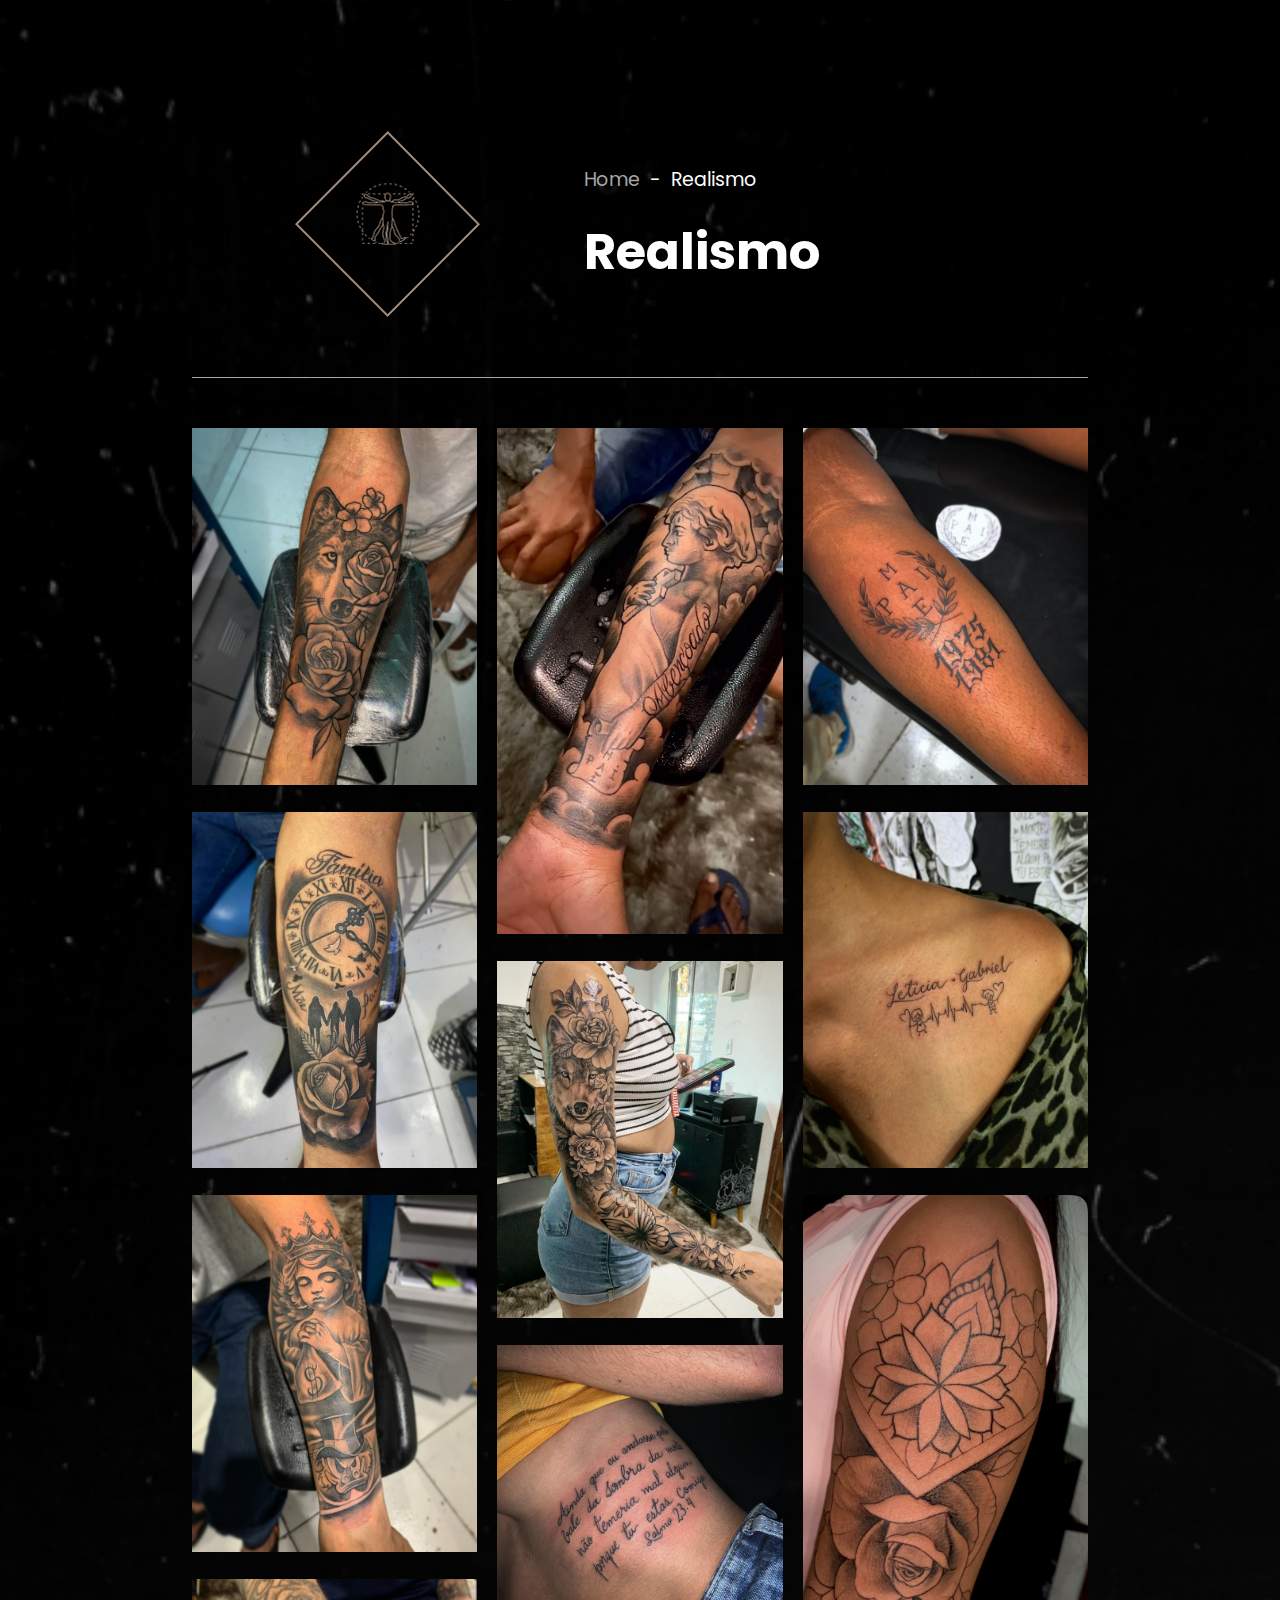
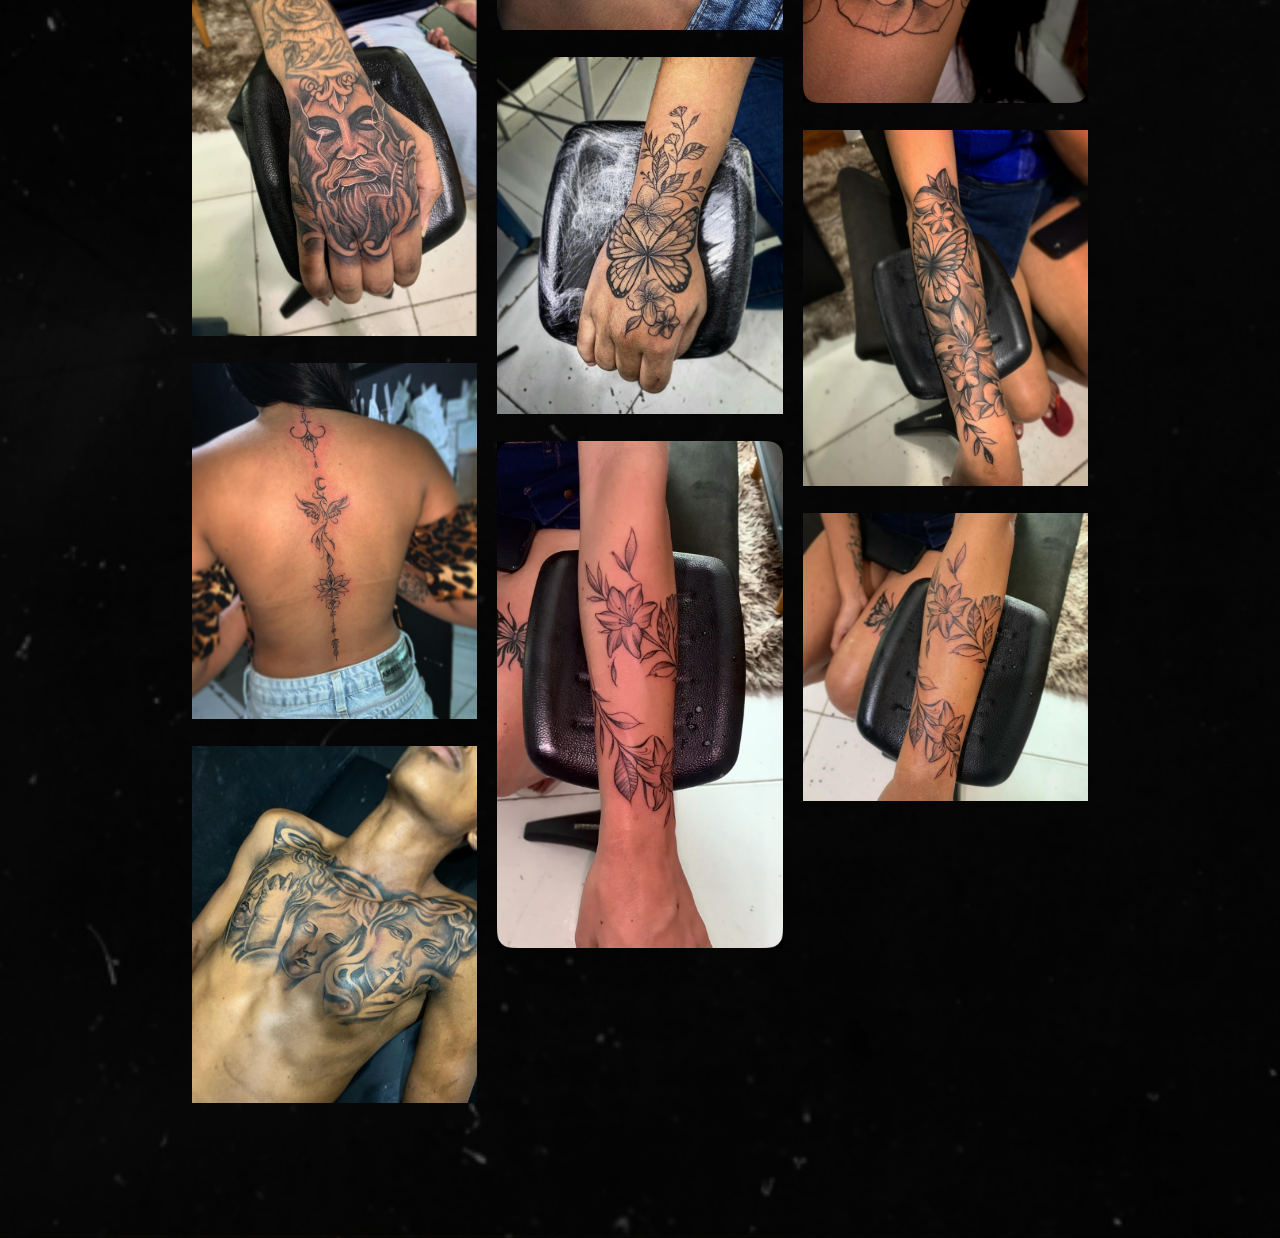
==== tattos.html @ 401345b1 "Add files via upload" ====
<!DOCTYPE html>
<html lang="pt-br">
<head>
    <meta charset="UTF-8">
    <meta name="viewport" content="width=device-width, initial-scale=1.0">
    <title>Document</title>

    <link rel="stylesheet" href="./css/tattos/tattos.css">

    <!-- GOOGLE FONTS -->
    <link rel="preconnect" href="https://fonts.googleapis.com">
    <link rel="preconnect" href="https://fonts.gstatic.com" crossorigin>
    <link href="https://fonts.googleapis.com/css2?family=Imperial+Script&family=Poppins:ital,wght@0,100;0,200;0,300;0,400;0,500;0,600;0,700;0,800;0,900;1,100;1,200;1,300;1,400;1,500;1,600;1,700;1,800;1,900&family=Sora:wght@100..800&display=swap" rel="stylesheet">
    <!-- GOOGLE FONTS -->

    <!-- BOOTSTRAP -->
    <link rel="stylesheet" href="https://cdn.jsdelivr.net/npm/bootstrap-icons@1.11.3/font/bootstrap-icons.min.css">
    <!-- BOOTSTRAP -->

</head>
<body>
    <div class="opacity">

        <div class="opacity-img">

            
            <div class="setas-img">
                <button  id="left" class="left"><i class="bi bi-arrow-left"></i></button>

                <button onclick="removeOpacity()" class="btn-close"><i class="bi bi-x"></i></button>

                <button  id="right" class="right"><i class="bi bi-arrow-right"></i></button>
            </div>

            <div class="tela-da-imagem active" id="tela-da-imagem">
                <img src="imgs/insta2.jpg" alt="tatto">
            </div>

            <div class="tela-da-imagem" id="tela-da-imagem">
                <img src="imgs/insta12.jpg" alt="tatto">
            </div>

            <div class="tela-da-imagem" id="tela-da-imagem">
                <img src="imgs/insta13.jpg" alt="tatto">
            </div>

            <div class="tela-da-imagem" id="tela-da-imagem">
                <img src="imgs/insta14.jpg" alt="tatto">
            </div>

            <div class="tela-da-imagem" id="tela-da-imagem">
                <img src="imgs/insta15.jpg" alt="tatto">
            </div>

            <div class="tela-da-imagem" id="tela-da-imagem">
                <img src="imgs/insta18.jpg" alt="tatto">
            </div>

            <div class="tela-da-imagem" id="tela-da-imagem">
                <img src="imgs/insta3.jpg" alt="tatto">
            </div>

            <div class="tela-da-imagem" id="tela-da-imagem">
                <img src="imgs/insta9.jpg" alt="tatto">
            </div>

            <div class="tela-da-imagem" id="tela-da-imagem">
                <img src="imgs/insta10.jpg" alt="tatto">
            </div>

            <div class="tela-da-imagem" id="tela-da-imagem">
                <img src="imgs/insta11.jpg" alt="tatto">
            </div>

            <div class="tela-da-imagem" id="tela-da-imagem">
                <img src="imgs/insta16.jpg" alt="tatto">
            </div>

            <div class="tela-da-imagem" id="tela-da-imagem">
                <img src="imgs/insta5.jpg" alt="tatto">
            </div>

            <div class="tela-da-imagem" id="tela-da-imagem">
                <img src="imgs/insta6.jpg" alt="tatto">
            </div>

            <div class="tela-da-imagem" id="tela-da-imagem">
                <img src="imgs/insta7.jpg" alt="tatto">
            </div>

            <div class="tela-da-imagem" id="tela-da-imagem">
                <img src="imgs/insta8.jpg" alt="tatto">
            </div>

            <div class="tela-da-imagem" id="tela-da-imagem">
                <img src="imgs/insta17.jpg" alt="tatto">
            </div>

        </div>

        <main>

            <div class="title">

                <div class="logo">
                    <img src="imgs/realismo.webp" alt="logo">
                </div>

                <div class="txt-title">
                    <div class="link-title">
                        <a href="./index.html">Home</a>
                        <span>-</span>
                        <span>Realismo</span>
                    </div>

                    <h1>Realismo</h1>
                </div>
            </div>

            <div class="images">
                <div class="colum tatto1">
                    <buttom onclick="imgFunction(0)" class="box-tatto" >
                        <img src="imgs/insta2.jpg" alt="">
                    </buttom>
                    <buttom onclick="imgFunction(1)" class="box-tatto" >
                        <img src="imgs/insta12.jpg" alt="">
                    </buttom>
                    <buttom onclick="imgFunction(2)" class="box-tatto" >
                        <img src="imgs/insta13.jpg" alt="">
                    </buttom>
                    <buttom onclick="imgFunction(3)" class="box-tatto" >
                        <img src="imgs/insta14.jpg" alt="">
                    </buttom>
                    <buttom onclick="imgFunction(4)" class="box-tatto" >
                        <img src="imgs/insta15.jpg" alt="">
                    </buttom>
                    <buttom onclick="imgFunction(5)" class="box-tatto" >
                        <img src="imgs/insta18.jpg" alt="">
                    </buttom>
                </div>

                <div class="colum tatto2">
                    <buttom onclick="imgFunction(6)" class="box-tatto" >
                        <img src="imgs/insta3.jpg" alt="">
                    </buttom>
                    <buttom onclick="imgFunction(7)" class="box-tatto" >
                        <img src="imgs/insta9.jpg" alt="">
                    </buttom>
                    <buttom onclick="imgFunction(8)" class="box-tatto" >
                        <img src="imgs/insta10.jpg" alt="">
                    </buttom>
                    <buttom onclick="imgFunction(9)" class="box-tatto" >
                        <img src="imgs/insta11.jpg" alt="">
                    </buttom>
                    <buttom onclick="imgFunction(10)" class="box-tatto" >
                        <img src="imgs/insta16.jpg" alt="">
                    </buttom>
                </div>

                <div class="colum tatto3">
                    <buttom onclick="imgFunction(11)" class="box-tatto" >
                        <img src="imgs/insta5.jpg" alt="">
                    </buttom>
                    <buttom onclick="imgFunction(12)" class="box-tatto" >
                        <img src="imgs/insta6.jpg" alt="">
                    </buttom>
                    <buttom onclick="imgFunction(13)" class="box-tatto" >
                        <img src="imgs/insta7.jpg" alt="">
                    </buttom>
                    <buttom onclick="imgFunction(14)" class="box-tatto" >
                        <img src="imgs/insta8.jpg" alt="">
                    </buttom>
                    <buttom onclick="imgFunction(15)" class="box-tatto" >
                        <img src="imgs/insta17.jpg" alt="">
                    </buttom>
                </div>
            </div>
        </main>
    </div>

    <script src="js/script.js"></script>
</body>
</html>
---- css/tattos/tattos.css ----
* {
  margin: 0;
  padding: 0;
  box-sizing: border-box;
  outline: 0;
  font-family: "Poppins", serif;
  color: var(--text-base-light);
}

img {
  width: 100%;
}

button {
  cursor: pointer;
}

ul li, a {
  list-style: none;
  text-decoration: none;
  color: #a7a7a7;
}

:root {
  --text-base-dark: #000;
  --text-base-light: #fff;
  --text-sub: #a7a7a7;
  --text-base-gray: #787878;
  --bg-icon: #131313;
  --bg-top-bar: #61616142;
}

body {
  background-image: url("../../imgs/bg.webp");
  background-position: center;
  background-size: cover;
  overflow-x: hidden;
}

.opacity {
  width: 100%;
  height: 100%;
  background-color: rgba(0, 0, 0, 0.5882352941);
}

main {
  padding: 10% 15%;
  height: 100%;
  width: 100%;
}

.title {
  width: 100%;
  height: 250px;
  gap: 100px;
  padding-bottom: 50px;
  border-bottom: 1px solid #a7a7a7;
  display: flex;
  align-items: center;
}

.logo {
  height: 100%;
  padding-left: 100px;
}

.txt-title {
  display: flex;
  flex-direction: column;
  gap: 20px;
}

.txt-title h1 {
  font-size: 50px;
}

.link-title {
  display: flex;
  align-items: center;
  justify-content: start;
  gap: 10px;
  font-size: 19px;
}

.link-title a {
  transition: 0.8s;
}

.link-title a:hover {
  color: var(--text-base-light);
}

.images {
  display: grid;
  grid-template-columns: repeat(3, 1fr);
  grid-gap: 20px;
  padding-top: 50px;
}

.colum {
  height: -moz-fit-content;
  height: fit-content;
  display: flex;
  flex-direction: column;
  gap: 20px;
}

.box-tatto {
  transition: 1s;
}

.box-tatto:hover {
  transform: scale(1.05);
  cursor: pointer;
  box-shadow: 10px 10px 40px #787878;
}

.opacity-img {
  width: 100vw;
  height: 100vh;
  background-color: rgba(0, 0, 0, 0.662745098);
  z-index: 10;
  display: none;
  align-items: center;
  justify-content: center;
}

.tela-da-imagem {
  max-width: 800px;
  max-height: -moz-fit-content;
  max-height: fit-content;
  display: none;
}

.active {
  display: flex;
  position: fixed;
  animation: none;
}

.setas-img button {
  background-color: transparent;
  border: none;
  font-size: 50px;
  z-index: 10000;
}

.btn-close {
  position: absolute;
  left: 90%;
  top: 10%;
}

.left {
  position: absolute;
  right: 90%;
}

.right {
  position: absolute;
  top: 50%;
  left: 90%;
}

.right:hover {
  animation: right 1s alternate infinite ease-in-out;
}

.left:hover {
  animation: left 1s alternate infinite ease-in-out;
}

@keyframes right {
  0% {
    transform: translateX(0);
  }
  100% {
    transform: translateX(20px);
  }
}
@keyframes left {
  0% {
    transform: translateX(0);
  }
  100% {
    transform: translateX(-20px);
  }
}/*# sourceMappingURL=tattos.css.map */
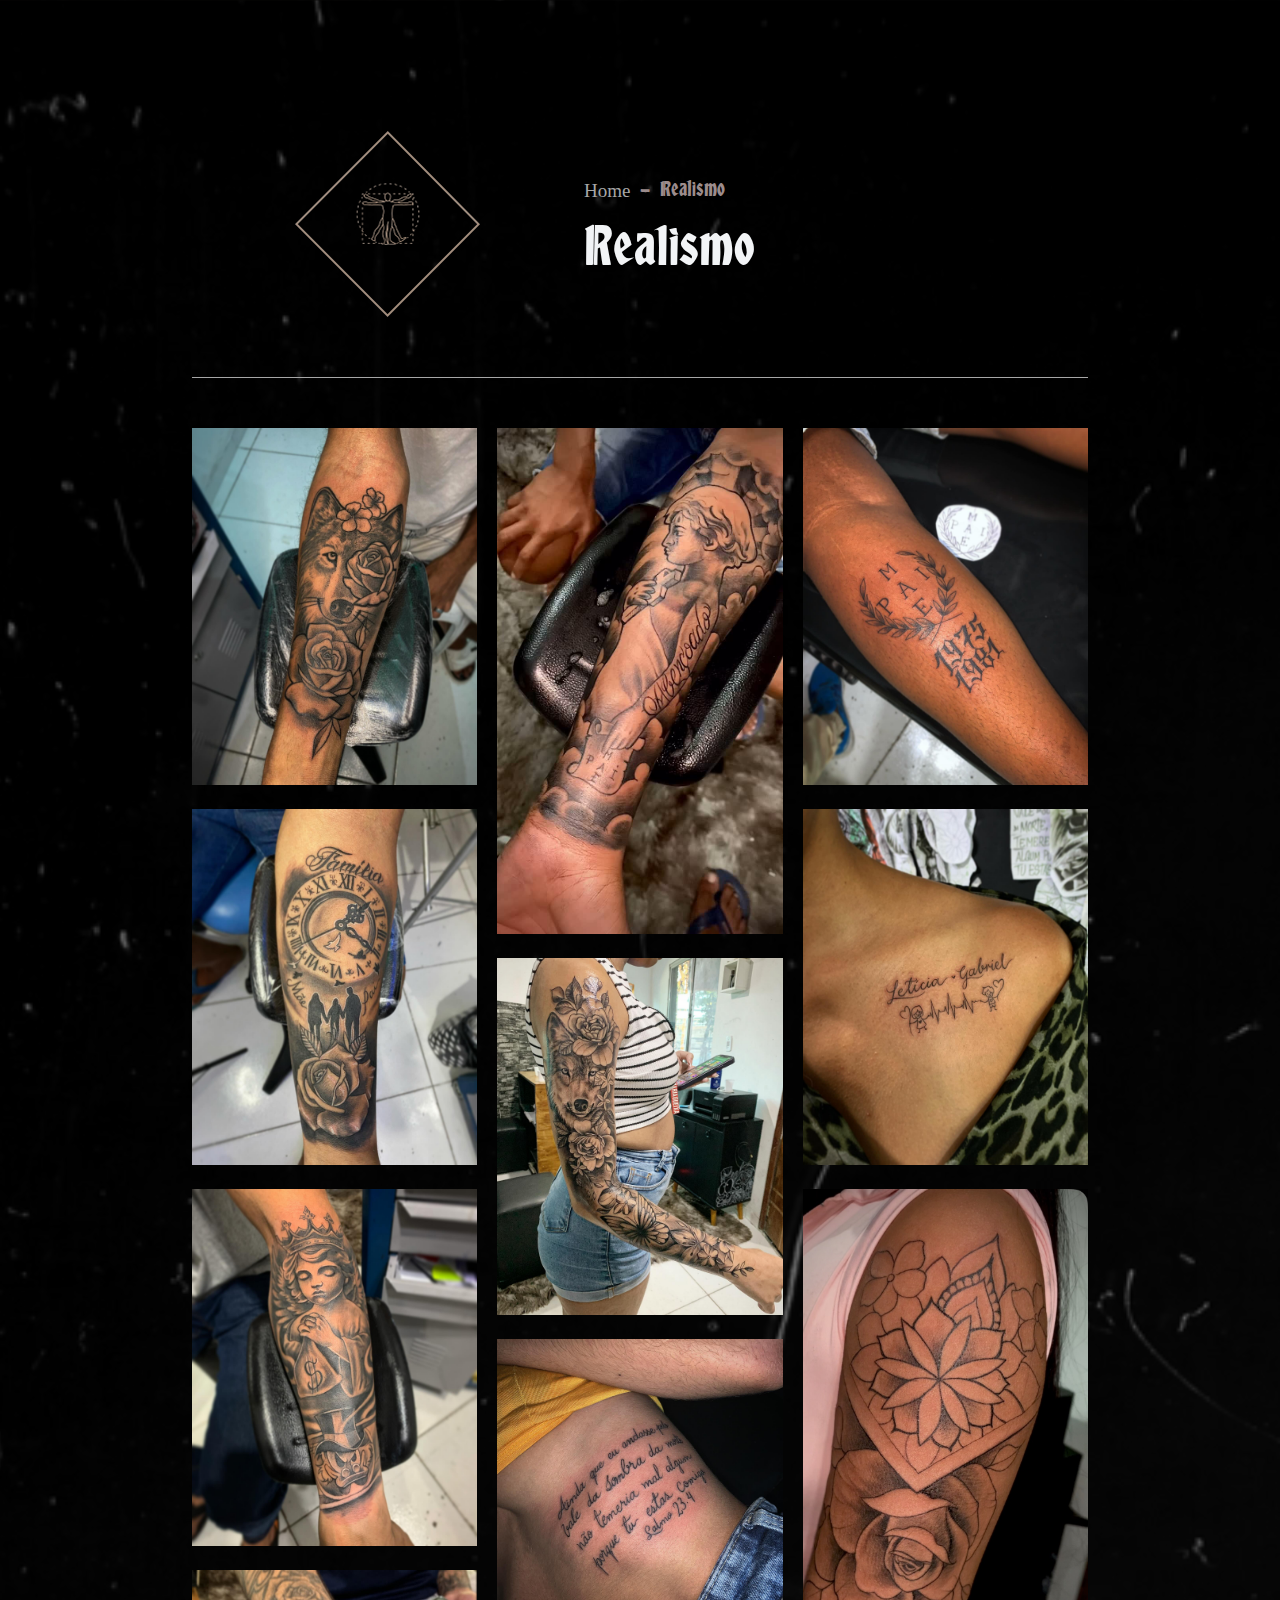
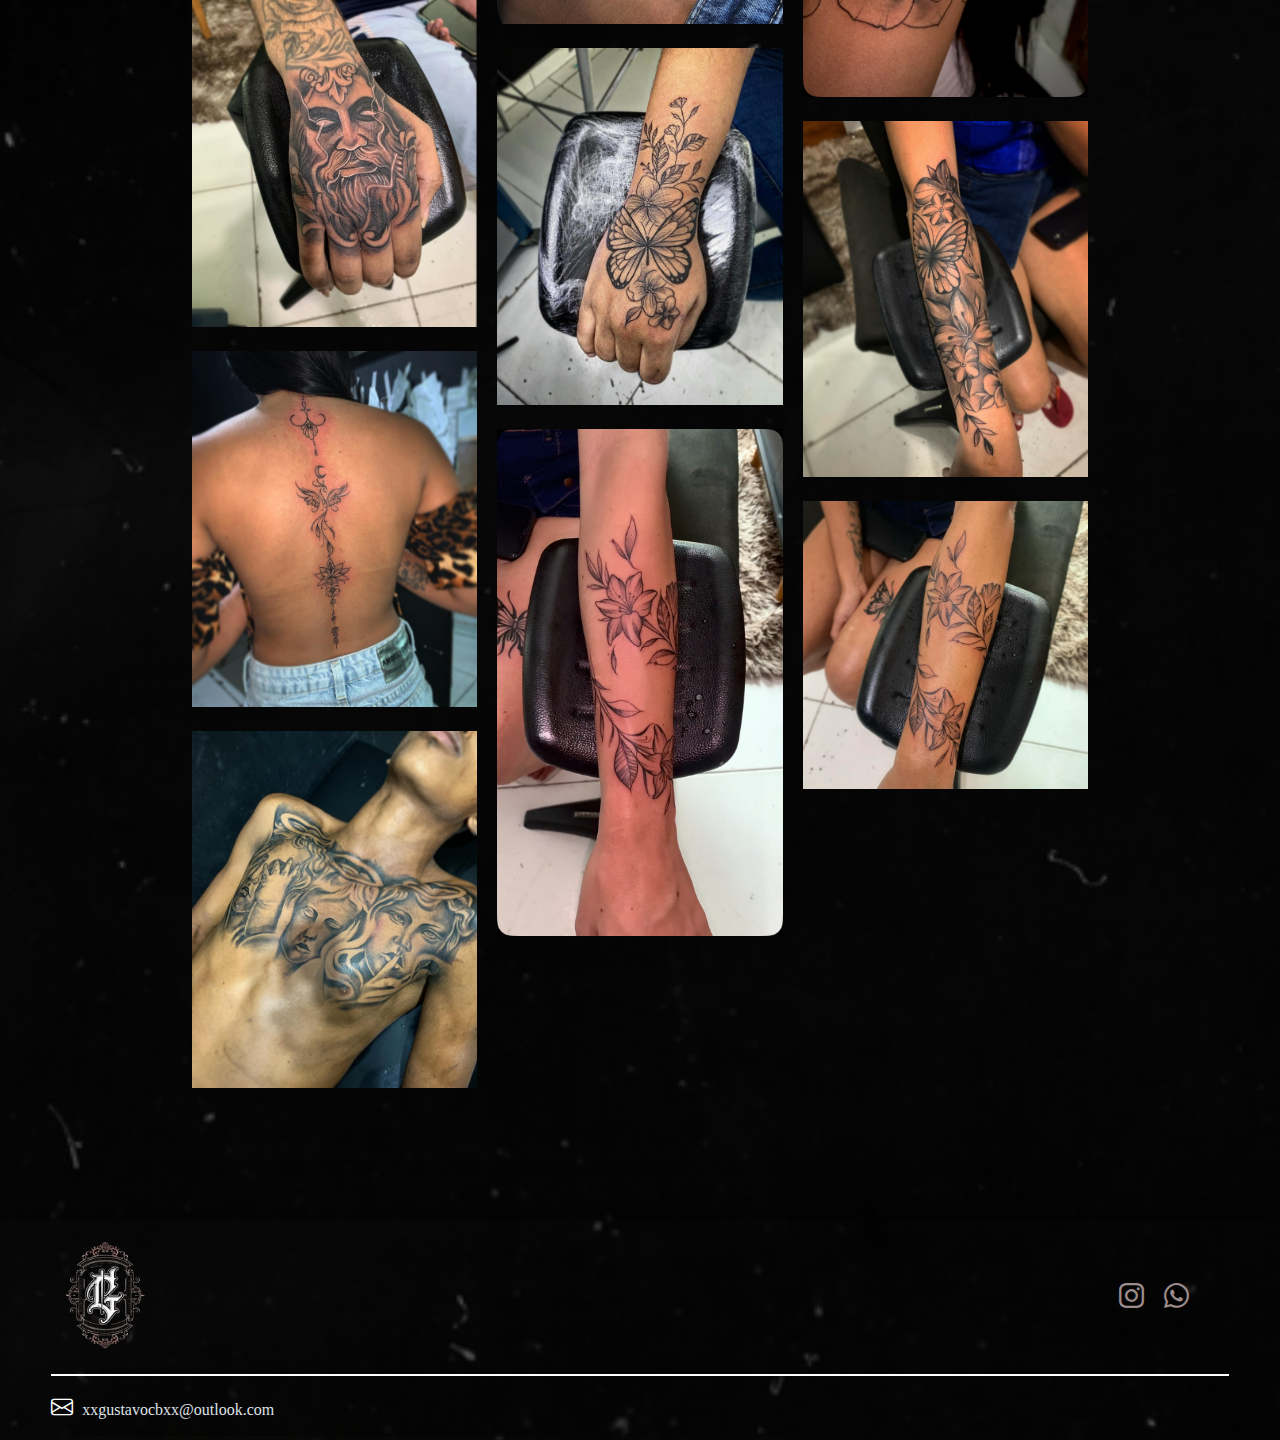
==== commit 752fccd1: "projeto final" ====
--- a/tattos.html
+++ b/tattos.html
@@ -3,7 +3,7 @@
 <head>
     <meta charset="UTF-8">
     <meta name="viewport" content="width=device-width, initial-scale=1.0">
-    <title>Document</title>
+    <title>GustavoTattos</title>
 
     <link rel="stylesheet" href="./css/tattos/tattos.css">
 
@@ -17,6 +17,8 @@
     <link rel="stylesheet" href="https://cdn.jsdelivr.net/npm/bootstrap-icons@1.11.3/font/bootstrap-icons.min.css">
     <!-- BOOTSTRAP -->
 
+    <link rel="shortcut icon" href="imgs/logo.png" type="image/x-icon">
+
 </head>
 <body>
     <div class="opacity">
@@ -102,7 +104,7 @@
 
             <div class="title">
 
-                <div class="logo">
+                <div class="logo_tatto">
                     <img src="imgs/realismo.webp" alt="logo">
                 </div>
 
@@ -176,6 +178,29 @@
                 </div>
             </div>
         </main>
+        <footer>
+            <div class="interface">
+    
+                <div class="line-footer">
+                    <div class="flex">
+                        <div class="logo">
+                            <img src="imgs/logo.png" alt="logo">
+                        </div>
+    
+                        <div class="socials">
+                            <a href="https://www.instagram.com/gustavotattooks?utm_source=ig_web_button_share_sheet&igsh=ZDNlZDc0MzIxNw==" target="_blank"><i class="bi bi-instagram"></i></a>
+                            <a href="https://api.whatsapp.com/send?phone=5571987504221&text=Boa%20Gustavo%2C%20me%20interessei%20pelas%20tattoo%20me%20da%20um%20retorno%21" target="_blank"><i class="bi bi-whatsapp"></i></a>
+                        </div>
+    
+                    </div>
+                 </div> <!--line-footer-->
+    
+                <div class="line-footer borda">
+                    <p><i class="bi bi-envelope">  </i><a href="mailto:xxgustavocbxx@outlook.com">xxgustavocbxx@outlook.com</a></p>
+                </div> <!--line-footer-->
+    
+            </div> <!--interface-->
+        </footer>
     </div>
 
     <script src="js/script.js"></script>
--- a/css/tattos/tattos.css
+++ b/css/tattos/tattos.css
@@ -1,10 +1,27 @@
+@charset "UTF-8";
+@font-face {
+  font-family: "font1";
+  src: url("../../fonts/Achafsex.ttf") format("truetype"); /* Altere o nome do arquivo */
+  font-weight: normal;
+  font-style: normal;
+}
+@font-face {
+  font-family: "font2";
+  src: url("../../fonts/AlbertTextBold.otf") format("truetype"); /* Altere o nome do arquivo */
+  font-weight: normal;
+  font-style: normal;
+}
 * {
   margin: 0;
   padding: 0;
   box-sizing: border-box;
   outline: 0;
-  font-family: "Poppins", serif;
+  font-family: "font2", system-ui;
   color: var(--text-base-light);
+}
+
+html {
+  scroll-behavior: smooth;
 }
 
 img {
@@ -15,19 +32,25 @@
   cursor: pointer;
 }
 
-ul li, a {
+li, a, p {
   list-style: none;
   text-decoration: none;
   color: #a7a7a7;
+  font-family: "Miltonian Tattoo", serif;
+}
+
+span {
+  color: var(--text-sub);
 }
 
 :root {
   --text-base-dark: #000;
-  --text-base-light: #fff;
-  --text-sub: #a7a7a7;
-  --text-base-gray: #787878;
+  --text-base-light: #f2f4f6;
+  --text-sub: #9c8c8c;
+  --text-base-gray: #695e5e;
   --bg-icon: #131313;
   --bg-top-bar: #61616142;
+  --white: #f2f4f6;
 }
 
 body {
@@ -37,18 +60,84 @@
   overflow-x: hidden;
 }
 
-.opacity {
-  width: 100%;
-  height: 100%;
-  background-color: rgba(0, 0, 0, 0.5882352941);
-}
-
-main {
-  padding: 10% 15%;
-  height: 100%;
-  width: 100%;
-}
-
+/* ESTILO DO RODAPÉ */
+footer {
+  padding: 0px 4%;
+  box-shadow: 0 0 40px 10px rgba(0, 0, 0, 0.4039215686);
+  background-color: var(--azul-claro);
+  height: -moz-fit-content;
+  height: fit-content;
+}
+
+footer .flex {
+  justify-content: space-between;
+}
+
+footer .line-footer {
+  padding: 20px 0;
+  width: 100%;
+}
+
+footer .socials .social-item:hover {
+  background-color: var(--white);
+  color: var(--azul-claro);
+}
+
+.flex {
+  display: flex;
+  align-items: center;
+  justify-content: center;
+}
+
+.borda {
+  border-top: 2px solid #fff;
+}
+
+footer .line-footer p i {
+  color: #fff;
+  font-size: 22px;
+}
+
+footer .line-footer p a {
+  color: #dee2e6;
+}
+
+footer .line-footer p a:hover {
+  color: #fff;
+}
+
+.logo {
+  width: 110px;
+  cursor: pointer;
+}
+
+.socials {
+  padding: 40px 40px;
+  font-size: 25px;
+  gap: 20px;
+  display: flex;
+  align-items: center;
+  justify-content: end;
+}
+
+.socials i {
+  display: block;
+  color: var(--text-sub);
+}
+
+.socials i:hover {
+  color: var(--text-base-light);
+  animation: anima-icon 0.8s infinite alternate ease-in-out;
+}
+
+@keyframes anima-icon {
+  0% {
+    transform: translateY(0) scale(1);
+  }
+  100% {
+    transform: translateY(-5px) scale(1.3);
+  }
+}
 .title {
   width: 100%;
   height: 250px;
@@ -59,7 +148,7 @@
   align-items: center;
 }
 
-.logo {
+.logo_tatto {
   height: 100%;
   padding-left: 100px;
 }
@@ -88,31 +177,6 @@
 
 .link-title a:hover {
   color: var(--text-base-light);
-}
-
-.images {
-  display: grid;
-  grid-template-columns: repeat(3, 1fr);
-  grid-gap: 20px;
-  padding-top: 50px;
-}
-
-.colum {
-  height: -moz-fit-content;
-  height: fit-content;
-  display: flex;
-  flex-direction: column;
-  gap: 20px;
-}
-
-.box-tatto {
-  transition: 1s;
-}
-
-.box-tatto:hover {
-  transform: scale(1.05);
-  cursor: pointer;
-  box-shadow: 10px 10px 40px #787878;
 }
 
 .opacity-img {
@@ -185,4 +249,64 @@
   100% {
     transform: translateX(-20px);
   }
+}
+@media (max-width: 768px) {
+  main {
+    padding: 0;
+  }
+  .logo_tatto {
+    display: none;
+  }
+  .tela-da-imagem {
+    max-width: 400px;
+    max-height: 400px;
+  }
+  .btn-close {
+    left: 80%;
+    top: 6%;
+  }
+  .left {
+    right: 80%;
+    top: 85%;
+  }
+  .right {
+    top: 85%;
+    left: 80%;
+  }
+}
+.opacity {
+  width: 100%;
+  height: 100%;
+  background-color: rgba(0, 0, 0, 0.5882352941);
+}
+
+main {
+  padding: 10% 15%;
+  height: 100%;
+  width: 100%;
+}
+
+.images {
+  display: grid;
+  grid-template-columns: repeat(3, 1fr);
+  grid-gap: 20px;
+  padding-top: 50px;
+}
+
+.colum {
+  height: -moz-fit-content;
+  height: fit-content;
+  display: flex;
+  flex-direction: column;
+  gap: 20px;
+}
+
+.box-tatto {
+  transition: 1s;
+}
+
+.box-tatto:hover {
+  transform: scale(1.05);
+  cursor: pointer;
+  box-shadow: 10px 10px 40px #787878;
 }/*# sourceMappingURL=tattos.css.map */